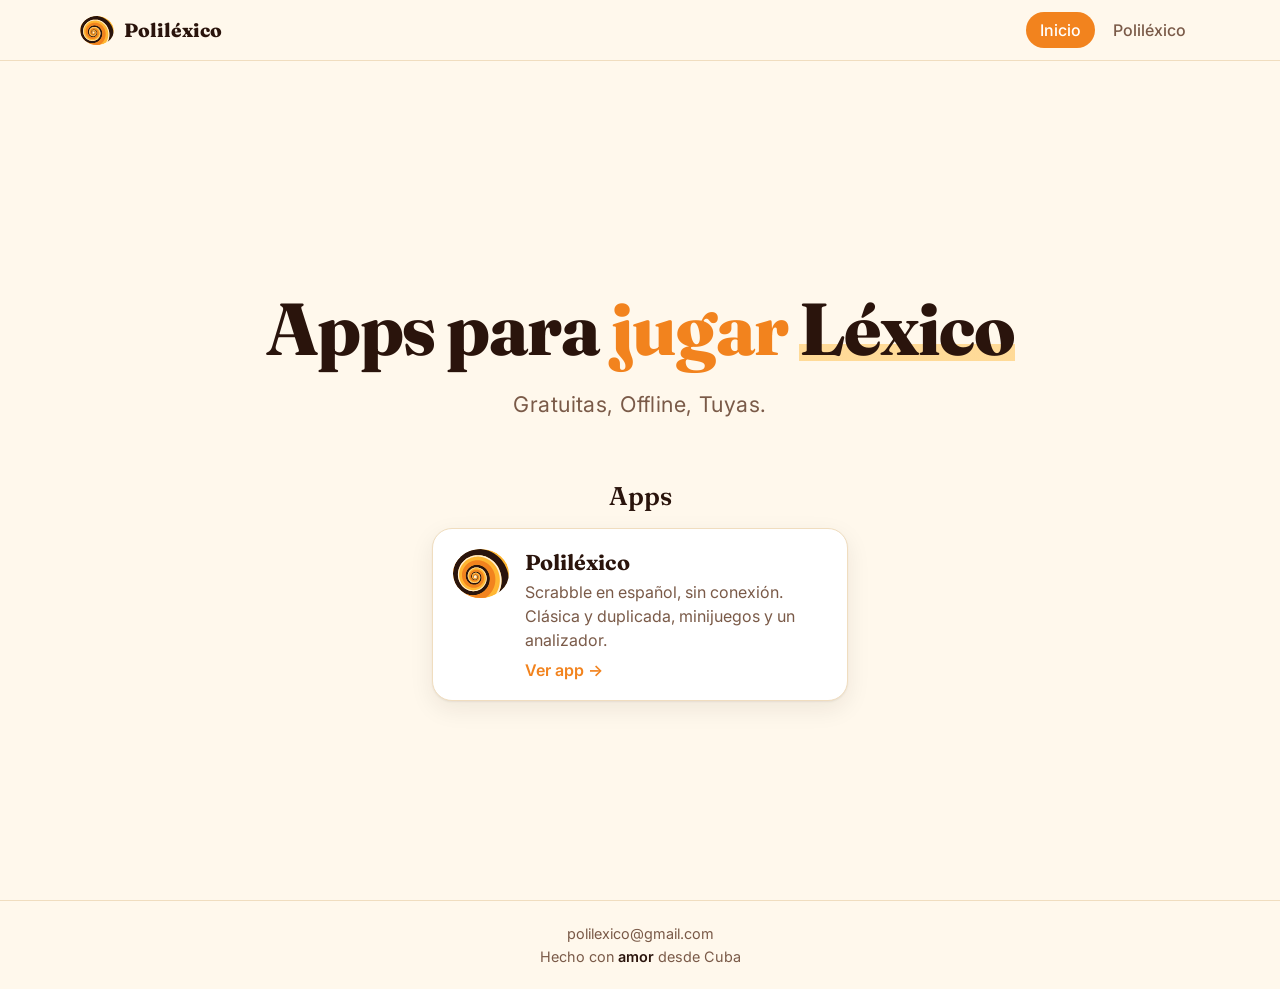
==== org/index.html @ 09df9419 "Web version at the root, landing page in /org" ====
<!doctype html>
<html lang="es">
<head>
<meta charset="utf-8">
<meta name="viewport" content="width=device-width, initial-scale=1">
<title>Poliléxico · Scrabble y Léxico offline gratis</title>
<meta name="description" content="Poliléxico: Scrabble y Léxico en español, offline y gratis. Clásica contra bots, Duplicada con las reglas oficiales, minijuegos y análisis de jugadas. Para Android.">
<link rel="canonical" href="https://polilexico.github.io/org/">
<meta property="og:type" content="website">
<meta property="og:site_name" content="Poliléxico">
<meta property="og:locale" content="es_ES">
<meta property="og:url" content="https://polilexico.github.io/org/">
<meta property="og:title" content="Poliléxico">
<meta property="og:description" content="Apps para amar al Scrabble">
<meta property="og:image" content="https://polilexico.github.io/org/assets/og-home.jpg">
<meta property="og:image:width" content="1200">
<meta property="og:image:height" content="630">
<meta property="og:image:alt" content="Poliléxico: apps para amar al Scrabble">
<meta name="twitter:card" content="summary_large_image">
<script type="application/ld+json">
{
  "@context": "https://schema.org",
  "@type": "MobileApplication",
  "name": "Poliléxico",
  "alternateName": [
    "Polilexico",
    "Scrabble offline gratis",
    "Léxico offline gratis"
  ],
  "description": "Poliléxico: Scrabble y Léxico en español, offline y gratis. Clásica contra bots, Duplicada con las reglas oficiales, minijuegos y análisis de jugadas. Para Android.",
  "operatingSystem": "Android",
  "applicationCategory": "GameApplication",
  "inLanguage": "es",
  "isAccessibleForFree": true,
  "offers": {
    "@type": "Offer",
    "price": "0",
    "priceCurrency": "USD"
  },
  "downloadUrl": "https://github.com/DavierSB/Polilexico/releases/latest/download/app-universal-release.apk",
  "url": "https://polilexico.github.io/org/",
  "image": "https://polilexico.github.io/org/assets/og-home.jpg",
  "keywords": "Scrabble, Léxico, offline, gratis, español, Duplicada"
}
</script>
<link rel="icon" href="assets/logo.svg" type="image/svg+xml">
<link rel="preconnect" href="https://fonts.googleapis.com">
<link rel="preconnect" href="https://fonts.gstatic.com" crossorigin>
<link rel="stylesheet" href="https://fonts.googleapis.com/css2?family=Fraunces:opsz,wght@9..144,600;9..144,800&family=Inter:wght@400;500;600&display=swap">
<link rel="stylesheet" href="styles.css?v=20">
<script src="app.js?v=14" defer></script>
</head>
<body>
<header class="topbar">
  <a class="brand" href="#">
    <img src="assets/logo.svg" width="34" height="29" alt="">
    <span>Poliléxico</span>
  </a>
  <nav class="tabs">
    <a class="tab" href="#" data-tab="home">Inicio</a>
    <a class="tab" href="#polilexico" data-tab="polilexico">Poliléxico</a>
  </nav>
</header>

<main>
  <section class="view" data-view="home">
    <div class="hero">
      <h1 class="headline">
        Apps para
        <span class="rotor">
          <span class="slot verb"><span class="word">jugar</span></span>
          <span class="slot game"><span class="word">Léxico</span></span>
        </span>
      </h1>
      <p class="tagline">Gratuitas, Offline, Tuyas.</p>
    </div>

    <div class="apps">
      <h2>Apps</h2>
      <div class="cards">
        <a class="card" href="#polilexico">
          <img src="assets/logo.svg" width="64" height="55" alt="">
          <h3>Poliléxico</h3>
          <p>Scrabble en español, sin conexión. Clásica y duplicada, minijuegos y un analizador.</p>
          <span class="more">Ver app →</span>
        </a>
      </div>
    </div>
  </section>

  <section class="view" data-view="polilexico" hidden>
    <div class="app-top">
    <div class="app-hero">
      <img class="app-logo" src="assets/logo.svg" width="96" height="83" alt="">
      <h1 class="app-name">Poliléxico</h1>
      <p class="app-summary">La primera aplicación offline para móvil que reúne las modalidades del Scrabble en español con todas sus reglas.</p>
      <p class="app-modes">Clásica · Duplicada · Minijuegos</p>
      <a class="download" href="https://github.com/DavierSB/Polilexico/releases/latest/download/app-universal-release.apk">
        <svg viewBox="0 0 24 24" aria-hidden="true"><path d="M12 3v12m0 0-5-5m5 5 5-5M5 21h14"/></svg>
        Descargar
      </a>
      <p class="download-note">Android · APK · <a class="play-web" href="/">Jugar en el navegador</a></p>
    </div>
    <button class="scroll-hint" type="button">
      Ver capturas
      <svg viewBox="0 0 24 24" aria-hidden="true"><path d="m6 9 6 6 6-6"/></svg>
    </button>
    </div>

    <section class="reel-section">
      <h2 class="reel-title">Clásica</h2>
      <div class="reel">
        <figure>
          <img src="assets/polilexico/classic/rivals.png" width="720" height="1456" loading="lazy" alt="Elegir rival">
          <figcaption>5 rivales</figcaption>
        </figure>
        <figure>
          <img src="assets/polilexico/classic/midgame.png" width="720" height="1456" loading="lazy" alt="Partida contra María M.">
          <figcaption>Exigente</figcaption>
        </figure>
        <figure>
          <img src="assets/polilexico/classic/win.png" width="720" height="1456" loading="lazy" alt="Victoria por 490 a 489">
          <figcaption>Emocionante</figcaption>
        </figure>
        <figure>
          <img src="assets/polilexico/classic/moves.png" width="720" height="1456" loading="lazy" alt="Planilla de la partida">
          <figcaption>Precisa</figcaption>
        </figure>
        <figure>
          <img src="assets/polilexico/classic/analysis.png" width="720" height="1456" loading="lazy" alt="Análisis de un turno">
          <figcaption>Con análisis posteriores</figcaption>
        </figure>
      </div>
      <div class="reel-nav">
        <button class="reel-arrow" data-dir="-1" aria-label="Anterior">‹</button>
        <div class="reel-dots" aria-hidden="true"></div>
        <button class="reel-arrow" data-dir="1" aria-label="Siguiente">›</button>
      </div>
    </section>

    <section class="reel-section">
      <h2 class="reel-title">Duplicada</h2>
      <div class="reel">
        <figure>
          <img src="assets/polilexico/duplicate/invalid.png" width="720" height="1456" loading="lazy" alt="Mano inválida en la Duplicada de Scrabble">
          <figcaption>Reglas tradicionales</figcaption>
        </figure>
        <figure>
          <img src="assets/polilexico/duplicate/paused.png" width="720" height="1456" loading="lazy" alt="Duplicada en pausa">
          <figcaption>Pausada</figcaption>
        </figure>
        <figure>
          <img src="assets/polilexico/duplicate/waiting.png" width="720" height="1456" loading="lazy" alt="Ver atril y arrancar el reloj en la Duplicada">
          <figcaption>A tu tiempo</figcaption>
        </figure>
        <figure>
          <img src="assets/polilexico/duplicate/end.png" width="720" height="1456" loading="lazy" alt="Eficiencia del 99,2 % al terminar la Duplicada">
          <figcaption>Desafiante</figcaption>
        </figure>
        <figure>
          <img src="assets/polilexico/duplicate/analysis.png" width="720" height="1456" loading="lazy" alt="Análisis de una ronda de la Duplicada">
          <figcaption>Con análisis posteriores</figcaption>
        </figure>
      </div>
      <div class="reel-nav">
        <button class="reel-arrow" data-dir="-1" aria-label="Anterior">‹</button>
        <div class="reel-dots" aria-hidden="true"></div>
        <button class="reel-arrow" data-dir="1" aria-label="Siguiente">›</button>
      </div>
    </section>

    <section class="reel-section">
      <h2 class="reel-title">Minijuegos</h2>
      <div class="reel">
        <figure>
          <img src="assets/polilexico/minigames/sprint.png" width="720" height="1456" loading="lazy" alt="Scrabble Sprint: encontrar scrabbles contrarreloj">
          <figcaption>Scrabble Sprint
          <small>Rapidez</small></figcaption>
        </figure>
        <figure>
          <img src="assets/polilexico/minigames/endgame.png" width="720" height="1456" loading="lazy" alt="Finales de Scrabble contra Gitana">
          <figcaption>Finales
          <small>Precisión</small></figcaption>
        </figure>
        <figure>
          <img src="assets/polilexico/minigames/recall.png" width="720" height="1456" loading="lazy" alt="¿Cuántas recuerdas?: memorizar las jugadas de una partida">
          <figcaption>¿Cuántas recuerdas?
          <small>Memoria</small></figcaption>
        </figure>
      </div>
      <div class="reel-nav">
        <button class="reel-arrow" data-dir="-1" aria-label="Anterior">‹</button>
        <div class="reel-dots" aria-hidden="true"></div>
        <button class="reel-arrow" data-dir="1" aria-label="Siguiente">›</button>
      </div>
    </section>

    <section class="outro">
      <img src="assets/logo.svg" width="72" height="62" alt="">
      <h2>Todo en una sola App<br><span>Offline y Gratis</span></h2>
      <a class="download" href="https://github.com/DavierSB/Polilexico/releases/latest/download/app-universal-release.apk">
        <svg viewBox="0 0 24 24" aria-hidden="true"><path d="M12 3v12m0 0-5-5m5 5 5-5M5 21h14"/></svg>
        Descargar
      </a>
    </section>
  </section>
</main>

<footer class="footer">
  <p><a href="mailto:polilexico@gmail.com">polilexico@gmail.com</a></p>
  <p>Hecho con <strong>amor</strong> desde Cuba</p>
</footer>
</body>
</html>
---- org/styles.css ----
:root {
  --brown: #2A140C;
  --orange: #F2831E;
  --yellow: #FFB631;
  --cream: #FFF1D6;
  --bg: #FFF8EC;
  --surface: #FFFFFF;
  --text: var(--brown);
  --muted: #7A5A48;
  --line: #F0DDBF;
  --shadow: 0 1px 2px rgb(42 20 12 / 6%), 0 8px 24px rgb(42 20 12 / 8%);
  --bar: 4rem;
  --view: calc(100vh - var(--bar));
  --shot-ratio: 0.4945;
}

@supports (height: 100svh) {
  :root {
    --view: calc(100svh - var(--bar));
  }
}

[hidden] {
  display: none !important;
}

@media (prefers-color-scheme: dark) {
  :root {
    --bg: #1A0D07;
    --surface: #2A140C;
    --text: var(--cream);
    --muted: #C9AE93;
    --line: #3D2216;
    --shadow: 0 8px 24px rgb(0 0 0 / 35%);
  }
}

* {
  box-sizing: border-box;
}

body {
  margin: 0;
  min-height: 100vh;
  display: flex;
  flex-direction: column;
  background: var(--bg);
  color: var(--text);
  font-family: Inter, system-ui, sans-serif;
}

a {
  color: inherit;
  text-decoration: none;
}

main {
  flex: 1;
  width: 100%;
  max-width: max(72rem, 90vw);
  margin: 0 auto;
  padding: 0 16px;
}

.topbar {
  position: sticky;
  top: 0;
  z-index: 1;
  display: flex;
  align-items: center;
  justify-content: space-between;
  gap: 16px;
  padding: 12px max(16px, calc((100% - max(72rem, 90vw)) / 2 + 16px));
  background: var(--bg);
  border-bottom: 1px solid var(--line);
}

.brand {
  display: flex;
  align-items: center;
  gap: 10px;
  font-family: Fraunces, Georgia, serif;
  font-weight: 800;
  font-size: 1.2rem;
}

.brand img {
  width: 34px;
}

.tabs {
  display: flex;
  gap: 4px;
}

.tab {
  padding: 8px 14px;
  border-radius: 999px;
  font-weight: 500;
  color: var(--muted);
  transition: background 0.2s, color 0.2s;
}

.tab:hover {
  color: var(--text);
}

.tab[aria-current="page"] {
  background: var(--orange);
  color: #FFFFFF;
}

.view[data-view="home"] {
  min-height: var(--view);
  display: flex;
  flex-direction: column;
  justify-content: center;
}

.hero {
  padding: clamp(24px, 9vh, 120px) 0 clamp(24px, 7vh, 80px);
  text-align: center;
}

.headline {
  margin: 0;
  font-family: Fraunces, Georgia, serif;
  font-weight: 800;
  font-size: clamp(2rem, min(7vw, 10vh), 4.6rem);
  line-height: 1.15;
  letter-spacing: -0.02em;
}

.slot {
  display: inline-block;
  overflow-x: visible;
  overflow-y: clip;
  padding-bottom: 0.12em;
  margin-bottom: -0.12em;
  vertical-align: bottom;
  transition: width 0.35s ease;
}

.word {
  display: inline-block;
  white-space: nowrap;
  transition: transform 0.35s ease, opacity 0.35s ease;
}

.word.leaving {
  transform: translateY(-100%);
  opacity: 0;
}

.word.entering {
  transform: translateY(100%);
  opacity: 0;
  transition: none;
}

.verb .word {
  color: var(--orange);
}

.game .word {
  background: linear-gradient(transparent 68%, color-mix(in srgb, var(--yellow) 45%, transparent) 68%, color-mix(in srgb, var(--yellow) 45%, transparent) 88%, transparent 88%);
}

.tagline {
  margin: 20px 0 0;
  font-size: clamp(1.05rem, 2.6vw, 1.35rem);
  color: var(--muted);
  letter-spacing: 0.02em;
}

.apps {
  padding-bottom: clamp(24px, 6vh, 64px);
}

.apps h2 {
  margin: 0 0 16px;
  text-align: center;
  font-family: Fraunces, Georgia, serif;
  font-weight: 600;
  font-size: 1.6rem;
}

.cards {
  display: flex;
  flex-wrap: wrap;
  justify-content: center;
  gap: 20px;
}

.cards .card {
  flex: 0 1 26rem;
}

.card {
  display: grid;
  grid-template-columns: 3.5rem 1fr;
  column-gap: 16px;
  row-gap: 4px;
  align-content: start;
  padding: 20px;
  border-radius: 20px;
  background: var(--surface);
  border: 1px solid var(--line);
  box-shadow: var(--shadow);
  transition: transform 0.2s, border-color 0.2s;
}

.card:hover {
  transform: translateY(-4px);
  border-color: var(--orange);
}

.card img {
  grid-row: span 3;
  width: 100%;
  height: auto;
}

.card h3 {
  margin: 0;
  font-family: Fraunces, Georgia, serif;
  font-size: 1.35rem;
}

.card p {
  margin: 0;
  color: var(--muted);
  line-height: 1.5;
}

.more {
  padding-top: 4px;
  font-weight: 600;
  color: var(--orange);
}

.app-top {
  position: relative;
  min-height: var(--view);
  display: flex;
  flex-direction: column;
  justify-content: center;
  padding: clamp(16px, 4vh, 40px) 0;
}

.app-hero {
  display: flex;
  flex-direction: column;
  align-items: center;
  text-align: center;
}

.app-logo {
  width: clamp(64px, min(18vw, 12vh), 96px);
  height: auto;
}

.app-name {
  margin: 12px 0 0;
  font-family: Fraunces, Georgia, serif;
  font-weight: 800;
  font-size: clamp(1.9rem, 6vw, 2.6rem);
  letter-spacing: -0.02em;
}

.app-summary {
  max-width: 34rem;
  margin: 12px 0 0;
  font-size: clamp(1rem, 2.4vw, 1.15rem);
  line-height: 1.55;
  color: var(--muted);
}

.app-modes {
  margin: 10px 0 0;
  font-weight: 600;
  letter-spacing: 0.04em;
  color: var(--orange);
}

.scroll-hint {
  position: absolute;
  left: 50%;
  bottom: clamp(8px, 3vh, 28px);
  transform: translateX(-50%);
  display: flex;
  flex-direction: column;
  align-items: center;
  gap: 2px;
  border: 0;
  background: none;
  color: var(--muted);
  font: inherit;
  font-size: 0.9rem;
  cursor: pointer;
}

.scroll-hint:hover {
  color: var(--orange);
}

.scroll-hint svg {
  width: 26px;
  height: 26px;
  fill: none;
  stroke: currentColor;
  stroke-width: 2.4;
  stroke-linecap: round;
  stroke-linejoin: round;
  animation: nudge 1.6s ease-in-out infinite;
}

@keyframes nudge {
  50% {
    transform: translateY(6px);
  }
}

.download {
  display: inline-flex;
  align-items: center;
  gap: 10px;
  margin-top: 24px;
  padding: 14px 36px;
  border-radius: 999px;
  background: var(--orange);
  color: #FFFFFF;
  font-size: 1.15rem;
  font-weight: 600;
  transition: background 0.2s;
}

.download:hover {
  background: #E0731A;
}

.download svg {
  width: 22px;
  height: 22px;
  fill: none;
  stroke: currentColor;
  stroke-width: 2.4;
  stroke-linecap: round;
  stroke-linejoin: round;
}

.download-note {
  margin: 10px 0 0;
  font-size: 0.9rem;
  color: var(--muted);
}

.footer {
  padding: 24px 16px;
  text-align: center;
  font-size: 0.9rem;
  color: var(--muted);
  border-top: 1px solid var(--line);
}

.footer p {
  margin: 0;
}

.footer p + p {
  margin-top: 6px;
}

.footer strong {
  color: var(--text);
  font-weight: 600;
}

.footer a:hover {
  color: var(--orange);
}

.dot {
  width: 8px;
  height: 8px;
  border-radius: 50%;
  background: var(--line);
  transition: background 0.2s, transform 0.2s;
}

.dot.active {
  background: var(--orange);
  transform: scale(1.25);
}

.reel-section {
  scroll-margin-top: var(--bar);
  --reel-w: min(60vw, calc((var(--view) - 13rem) * var(--shot-ratio)));
  min-height: var(--view);
  display: flex;
  flex-direction: column;
  justify-content: center;
  padding: 16px 0;
}

.reel-section:has(figcaption small) {
  --reel-w: min(60vw, calc((var(--view) - 15rem) * var(--shot-ratio)));
}

.reel-title {
  margin: 0 0 16px;
  text-align: center;
  font-family: Fraunces, Georgia, serif;
  font-weight: 800;
  font-size: clamp(1.8rem, 5vw, 2.4rem);
  letter-spacing: -0.02em;
}

.reel {
  position: relative;
  display: flex;
  gap: 24px;
  margin: 0 -16px;
  padding: 8px calc(50% - var(--reel-w) / 2) 12px;
  overflow-x: auto;
  scroll-snap-type: x mandatory;
  scrollbar-width: none;
}

.reel::-webkit-scrollbar {
  display: none;
}

.reel figure {
  flex: 0 0 var(--reel-w);
  margin: 0;
  scroll-snap-align: center;
  opacity: 0.45;
  transform: scale(0.94);
  transition: opacity 0.3s, transform 0.3s;
}

.reel figure.current {
  opacity: 1;
  transform: none;
}

.reel img {
  display: block;
  width: 100%;
  height: auto;
  border-radius: 16px;
  border: 1px solid var(--line);
  box-shadow: var(--shadow);
}

.reel figcaption {
  margin-top: 10px;
  text-align: center;
  font-family: Fraunces, Georgia, serif;
  font-weight: 600;
  font-size: 1.2rem;
}

.reel figcaption small {
  display: block;
  margin-top: 2px;
  font-family: Inter, system-ui, sans-serif;
  font-weight: 500;
  font-size: 0.95rem;
  color: var(--orange);
}

.outro {
  min-height: var(--view);
  display: flex;
  flex-direction: column;
  align-items: center;
  justify-content: center;
  gap: 8px;
  text-align: center;
}

.outro img {
  width: clamp(56px, 10vh, 72px);
  height: auto;
}

.outro h2 {
  margin: 8px 0 0;
  font-family: Fraunces, Georgia, serif;
  font-weight: 800;
  font-size: clamp(2rem, min(7vw, 9vh), 3.6rem);
  line-height: 1.15;
  letter-spacing: -0.02em;
}

.outro h2 span {
  color: var(--orange);
}

.reel-nav {
  display: flex;
  align-items: center;
  justify-content: center;
  gap: 16px;
  margin-top: 8px;
}

.reel-dots {
  display: flex;
  gap: 8px;
}

.reel-arrow {
  width: 2.5rem;
  height: 2.5rem;
  border-radius: 50%;
  border: 1px solid var(--line);
  background: var(--surface);
  color: var(--text);
  font-size: 1.4rem;
  line-height: 1;
  cursor: pointer;
  transition: border-color 0.2s, color 0.2s;
}

.reel-arrow:hover {
  border-color: var(--orange);
  color: var(--orange);
}

@media (max-width: 720px) {
  .reel-section {
    --reel-w: min(72vw, calc((var(--view) - 12rem) * var(--shot-ratio)));
  }

  .reel {
    gap: 16px;
  }

  .reel-arrow {
    display: none;
  }
}

@media (max-width: 640px) {
  .rotor {
    display: block;
  }

  .brand span {
    display: none;
  }
}

@media (prefers-reduced-motion: reduce) {
  .scroll-hint svg {
    animation: none;
  }

  .slot,
  .word,
  .card,
  .reel figure {
    transition: none;
  }
}

.play-web {
  color: var(--orange);
  font-weight: 600;
}
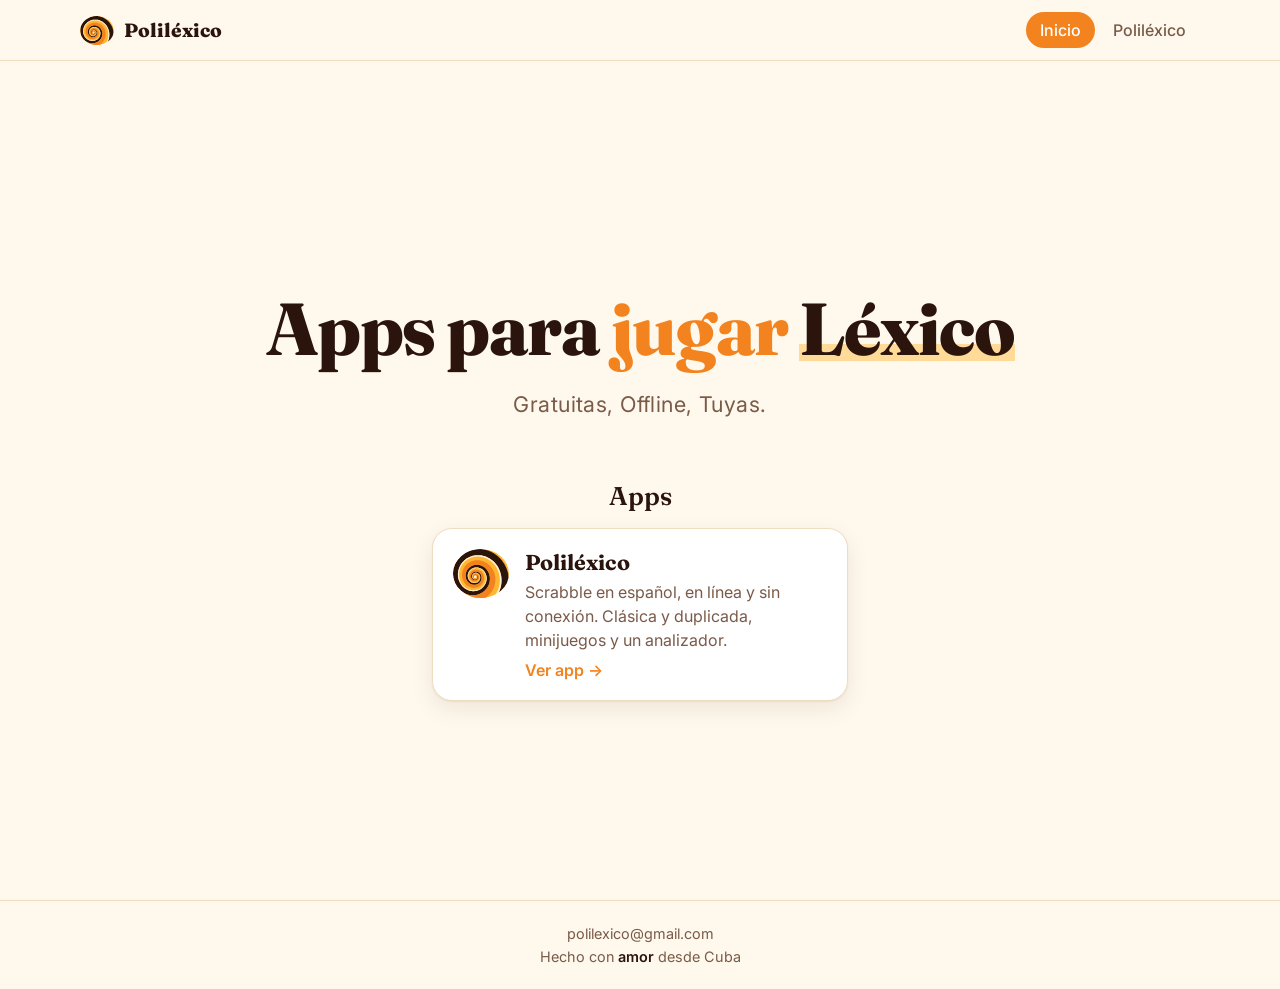
==== commit 58b0dd64: "SEO and mobile web view" ====
--- a/org/index.html
+++ b/org/index.html
@@ -3,15 +3,15 @@
 <head>
 <meta charset="utf-8">
 <meta name="viewport" content="width=device-width, initial-scale=1">
-<title>Poliléxico · Scrabble y Léxico offline gratis</title>
-<meta name="description" content="Poliléxico: Scrabble y Léxico en español, offline y gratis. Clásica contra bots, Duplicada con las reglas oficiales, minijuegos y análisis de jugadas. Para Android.">
+<title>Poliléxico · Scrabble en español gratis, en línea y offline</title>
+<meta name="description" content="Poliléxico (Polilexico): Scrabble en español gratis. Juega en línea desde el navegador o sin conexión en Android: Clásica contra bots, Duplicada con las reglas oficiales, minijuegos y herramientas para estudiar.">
 <link rel="canonical" href="https://polilexico.github.io/org/">
 <meta property="og:type" content="website">
 <meta property="og:site_name" content="Poliléxico">
 <meta property="og:locale" content="es_ES">
 <meta property="og:url" content="https://polilexico.github.io/org/">
 <meta property="og:title" content="Poliléxico">
-<meta property="og:description" content="Apps para amar al Scrabble">
+<meta property="og:description" content="Scrabble en español gratis: en línea y offline">
 <meta property="og:image" content="https://polilexico.github.io/org/assets/og-home.jpg">
 <meta property="og:image:width" content="1200">
 <meta property="og:image:height" content="630">
@@ -24,11 +24,13 @@
   "name": "Poliléxico",
   "alternateName": [
     "Polilexico",
+    "Scrabble en español",
+    "Scrabble en línea",
     "Scrabble offline gratis",
     "Léxico offline gratis"
   ],
-  "description": "Poliléxico: Scrabble y Léxico en español, offline y gratis. Clásica contra bots, Duplicada con las reglas oficiales, minijuegos y análisis de jugadas. Para Android.",
-  "operatingSystem": "Android",
+  "description": "Poliléxico (Polilexico): Scrabble en español gratis. Juega en línea desde el navegador o sin conexión en Android: Clásica contra bots, Duplicada con las reglas oficiales, minijuegos y herramientas para estudiar.",
+  "operatingSystem": "Android, Web",
   "applicationCategory": "GameApplication",
   "inLanguage": "es",
   "isAccessibleForFree": true,
@@ -40,7 +42,7 @@
   "downloadUrl": "https://github.com/DavierSB/Polilexico/releases/latest/download/app-universal-release.apk",
   "url": "https://polilexico.github.io/org/",
   "image": "https://polilexico.github.io/org/assets/og-home.jpg",
-  "keywords": "Scrabble, Léxico, offline, gratis, español, Duplicada"
+  "keywords": "Polilexico, Scrabble en español, Scrabble en línea, Scrabble offline, Léxico, gratis, Duplicada, estudiar Scrabble"
 }
 </script>
 <link rel="icon" href="assets/logo.svg" type="image/svg+xml">
@@ -81,7 +83,7 @@
         <a class="card" href="#polilexico">
           <img src="assets/logo.svg" width="64" height="55" alt="">
           <h3>Poliléxico</h3>
-          <p>Scrabble en español, sin conexión. Clásica y duplicada, minijuegos y un analizador.</p>
+          <p>Scrabble en español, en línea y sin conexión. Clásica y duplicada, minijuegos y un analizador.</p>
           <span class="more">Ver app →</span>
         </a>
       </div>
